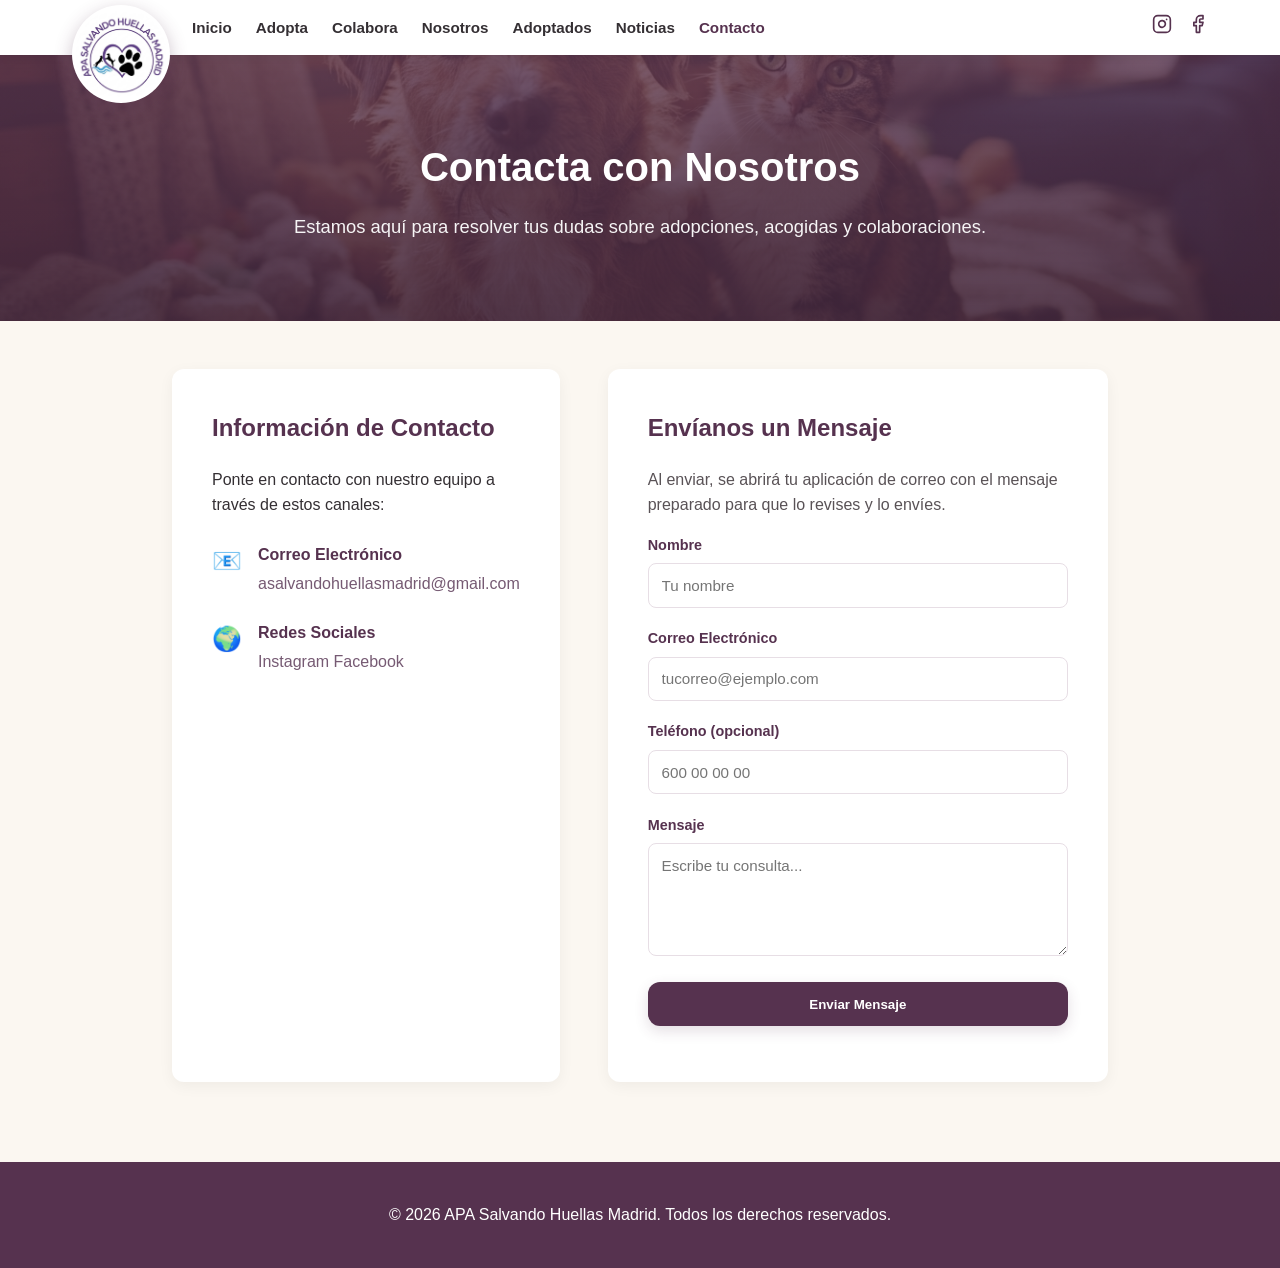
==== contacto.html @ 0d06f590 "Initial commit" ====
<!DOCTYPE html>
<html lang="es">
<head>
    <meta charset="UTF-8">
    <meta name="viewport" content="width=device-width, initial-scale=1.0">
    <title>Contacto - APA Salvando Huellas Madrid</title>
    <meta name="description" content="Contacta con APA Salvando Huellas Madrid para resolver dudas sobre adopciones, acogidas y colaboración.">
    <meta property="og:title" content="Contacto - APA Salvando Huellas Madrid">
    <meta property="og:description" content="Escríbenos para consultar sobre adopciones, acogidas y colaboración.">
    <meta property="og:type" content="website">
    <meta property="og:locale" content="es_ES">
    <link rel="icon" type="image/png" href="img/logo.png">
    <link rel="stylesheet" href="css/estilos.css">
    <script src="site.js"></script>
</head>
<body>

    <header>
        <div class="nav-container">
            <div class="nav-izquierda">
                <a href="index.html" class="logo-flotante" title="APA Salvando Huellas Madrid">
                    <img src="img/logo.png" alt="Logo APA Salvando Huellas Madrid">
                </a>
                <nav>
                    <ul>
                        <li><a href="index.html">Inicio</a></li>
                        <li><a href="adopta.html">Adopta</a></li>
                        <li><a href="ayuda.html">Colabora</a></li>
                        <li><a href="nosotros.html">Nosotros</a></li>
                        <li><a href="adoptados.html">Adoptados</a></li>
                        <li><a href="noticias.html">Noticias</a></li>
                        <li><a href="contacto.html" class="activo">Contacto</a></li>
                    </ul>
                </nav>
            </div>

            <div class="nav-derecha">
                <a href="https://www.instagram.com/asalvandohuellasmadrid/?hl=es" target="_blank" rel="noopener noreferrer" aria-label="Instagram" title="Instagram">
                    <svg width="20" height="20" viewBox="0 0 24 24" fill="none" stroke="currentColor" stroke-width="2" stroke-linecap="round" stroke-linejoin="round"><rect x="2" y="2" width="20" height="20" rx="5" ry="5"></rect><path d="M16 11.37A4 4 0 1 1 12.63 8 4 4 0 0 1 16 11.37z"></path><line x1="17.5" y1="6.5" x2="17.51" y2="6.5"></line></svg>
                </a>
                <a href="https://www.facebook.com/p/APA-Salvando-Huellas-Madrid-100081084556541/" target="_blank" rel="noopener noreferrer" aria-label="Facebook" title="Facebook">
                    <svg width="20" height="20" viewBox="0 0 24 24" fill="none" stroke="currentColor" stroke-width="2" stroke-linecap="round" stroke-linejoin="round"><path d="M18 2h-3a5 5 0 0 0-5 5v3H7v4h3v8h4v-8h3l1-4h-4V7a1 1 0 0 1 1-1h3z"></path></svg>
                </a>
            </div>
        </div>
    </header>

    <div class="page-header">
        <h1>Contacta con Nosotros</h1>
        <p>Estamos aquí para resolver tus dudas sobre adopciones, acogidas y colaboraciones.</p>
    </div>

    <main class="contacto-main">
        <div class="contacto-grid">
            
            <div class="contacto-info">
                <h2>Información de Contacto</h2>
                <p>Ponte en contacto con nuestro equipo a través de estos canales:</p>

                <div class="info-card">
                    <div class="info-icon">📧</div>
                    <div>
                        <h3>Correo Electrónico</h3>
                        <p><a href="mailto:asalvandohuellasmadrid@gmail.com">asalvandohuellasmadrid@gmail.com</a></p>
                    </div>
                </div>

                <div class="info-card">
                    <div class="info-icon">🌍</div>
                    <div>
                        <h3>Redes Sociales</h3>
                        <div class="social-links-inline">
                            <a href="https://www.instagram.com/asalvandohuellasmadrid/?hl=es" target="_blank" rel="noopener noreferrer">Instagram</a>
                            <a href="https://www.facebook.com/share/1FJwT4Q8pW/" target="_blank" rel="noopener noreferrer">Facebook</a>
                        </div>
                    </div>
                </div>
            </div>

            <div class="contacto-form-container">
                <h2>Envíanos un Mensaje</h2>
                <p id="formulario-ayuda" style="margin-bottom: 1rem; color: var(--color-texto-suave);">Al enviar, se abrirá tu aplicación de correo con el mensaje preparado para que lo revises y lo envíes.</p>
                <form data-contact-form class="form-contacto" aria-describedby="formulario-ayuda">
                    <div class="form-group">
                        <label for="nombre">Nombre</label>
                        <input type="text" id="nombre" name="nombre" required placeholder="Tu nombre">
                    </div>

                    <div class="form-group">
                        <label for="email">Correo Electrónico</label>
                        <input type="email" id="email" name="email" required placeholder="tucorreo@ejemplo.com">
                    </div>

                    <div class="form-group">
                        <label for="telefono">Teléfono (opcional)</label>
                        <input type="tel" id="telefono" name="telefono" placeholder="600 00 00 00">
                    </div>

                    <div class="form-group">
                        <label for="mensaje">Mensaje</label>
                        <textarea id="mensaje" name="mensaje" rows="5" required placeholder="Escribe tu consulta..."></textarea>
                    </div>

                    <button type="submit" class="btn" style="width: 100%; border: none; cursor: pointer;">Enviar Mensaje</button>
                    <p id="estadoFormulario" role="status" aria-live="polite" style="margin-top: 1rem;"></p>
                </form>
            </div>

        </div>
    </main>

    <footer>
        <p>&copy; 2026 APA Salvando Huellas Madrid. Todos los derechos reservados.</p>
    </footer>
</body>
</html>
---- css/estilos.css ----
/* ===========================
   ESTILOS GENERALES Y VARIABLES
   =========================== */
:root {
    --color-principal: #56324f;
    --color-principal-hover: #42263d;
    --color-secundario: #765a73;
    --color-acento: #a85535;
    --color-acento-hover: #8e452b;
    --color-fondo: #fbf7f1;
    --color-superficie-suave: #f2ebf1;
    --color-texto: #342f33;
    --color-texto-suave: #595256;
    --color-borde: #e7dee5;
    --color-blanco: #ffffff;
    --color-principal-rgb: 86, 50, 79;
}

* {
    margin: 0;
    padding: 0;
    box-sizing: border-box;
    font-family: 'Segoe UI', Tahoma, Geneva, Verdana, sans-serif;
}

body {
    background-color: var(--color-fondo);
    color: var(--color-texto);
    line-height: 1.6;
}

/* ===========================
   NAVEGACIÓN (HEADER) ULTRA FINA Y LOGO GRANDE
   =========================== */
header {
    background-color: var(--color-blanco);
    box-shadow: 0 2px 10px rgba(0, 0, 0, 0.05);
    position: sticky;
    top: 0;
    z-index: 1000;
    height: 55px; /* Altura fina de la barra */
}

.nav-container {
    max-width: 1200px;
    height: 100%;
    margin: 0 auto;
    padding: 0 2rem;
    display: flex;
    justify-content: space-between;
    align-items: center;
    position: relative;
}

.nav-izquierda {
    display: flex;
    align-items: center;
    gap: 2rem;
    height: 100%;
}

.logo-flotante {
    display: inline-block;
    position: absolute; /* Flota sin alterar la altura de la barra fina */
    top: 5px;          
    left: 2rem;
    background: white;
    border-radius: 50%;
    padding: 4px;
    box-shadow: 0 6px 18px rgba(var(--color-principal-rgb), 0.3);
    transition: transform 0.3s ease, box-shadow 0.3s ease;
    z-index: 1010;
}

.logo-flotante img {
    height: 90px; /* Logo grande y protagonista */
    width: 90px;  /* Ancho fijo circular perfecto */
    object-fit: cover;
    border-radius: 50%;
    display: block;
}

.logo-flotante:hover {
    transform: scale(1.08) rotate(-2deg);
    box-shadow: 0 8px 22px rgba(var(--color-principal-rgb), 0.4);
}

nav {
    height: 100%;
    margin-left: 120px; /* Margen mayor para que el logo grande NO tape el botón de Inicio */
}

nav ul {
    list-style: none;
    display: flex;
    gap: 1.5rem;
    height: 100%;
    align-items: center;
}

nav ul li a {
    text-decoration: none;
    color: var(--color-texto);
    font-weight: 600;
    font-size: 0.95rem;
    transition: color 0.2s;
}

nav ul li a:hover,
nav ul li a.activo {
    color: var(--color-principal);
}

.nav-derecha {
    display: flex;
    gap: 1rem;
    align-items: center;
    height: 100%;
}

.nav-derecha a {
    color: var(--color-principal);
    transition: transform 0.2s;
}

.nav-derecha a:hover {
    transform: scale(1.1);
}

.menu-toggle {
    display: none;
    border: 1px solid var(--color-principal);
    border-radius: 8px;
    background: var(--color-blanco);
    color: var(--color-principal);
    padding: 0.4rem 0.7rem;
    font-size: 1.2rem;
    cursor: pointer;
}

a:focus-visible,
button:focus-visible,
input:focus-visible,
textarea:focus-visible {
    outline: 3px solid var(--color-acento);
    outline-offset: 3px;
}

/* ===========================
   ENCABEZADOS DE PÁGINA (PAGE-HEADER)
   =========================== */
.page-header {
    background: linear-gradient(rgba(var(--color-principal-rgb), 0.78), rgba(66, 38, 61, 0.88)), url('../img/header-adopta.jpg');
    background-size: cover;
    background-position: center;
    color: white;
    text-align: center;
    padding: 5rem 2rem;
    margin-bottom: 3rem;
}

.page-header h1 {
    font-size: 2.5rem;
    margin-bottom: 0.8rem;
    color: var(--color-blanco);
}

.page-header p {
    font-size: 1.15rem;
    max-width: 750px;
    margin: 0 auto;
    opacity: 0.95;
    line-height: 1.6;
}

/* ===========================
   SECCIÓN HERO (INICIO)
   =========================== */
.hero {
    position: relative;
    overflow: hidden;
    padding: 4.5rem 2rem 5rem;
    background:
        radial-gradient(ellipse at 82% 18%, rgba(168, 85, 53, 0.24), transparent 29rem),
        linear-gradient(120deg, #42263d 0%, var(--color-principal) 58%, #765a73 100%);
}

.hero-contenido {
    max-width: 1180px;
    margin: 0 auto;
    display: grid;
    grid-template-columns: minmax(0, 1fr) minmax(0, 0.96fr);
    gap: 4rem;
    align-items: center;
}

.hero-texto {
    position: relative;
    z-index: 1;
}

.hero-etiqueta,
.inicio-ceja,
.banner-etiqueta {
    display: inline-flex;
    align-items: center;
    gap: 0.5rem;
    color: var(--color-acento);
    font-size: 0.82rem;
    font-weight: 800;
    letter-spacing: 0.1em;
    text-transform: uppercase;
}

.hero-etiqueta {
    margin-bottom: 1.1rem !important;
}

.hero .hero-etiqueta {
    display: flex;
    width: fit-content;
    color: #f1c2a8;
}

.hero-etiqueta span {
    font-size: 1.1rem;
}

.hero-visual {
    position: relative;
    padding: 0 1.2rem 1.2rem 0;
}

.hero-visual::before {
    content: "";
    position: absolute;
    right: 0;
    bottom: 0;
    width: 72%;
    height: 74%;
    border-radius: 48% 48% 24px 24px;
    background: #e7d8e4;
}

.hero-visual > img {
    position: relative;
    display: block;
    width: 100%;
    aspect-ratio: 1.05;
    object-fit: cover;
    object-position: center;
    border-radius: 46% 46% 24px 24px;
    box-shadow: 0 22px 55px rgba(var(--color-principal-rgb), 0.18);
}

.hero-sello {
    position: absolute;
    right: -0.5rem;
    bottom: 2rem;
    display: flex;
    align-items: center;
    gap: 0.8rem;
    padding: 0.9rem 1.15rem;
    border: 1px solid rgba(var(--color-principal-rgb), 0.08);
    border-radius: 16px;
    background: var(--color-blanco);
    box-shadow: 0 12px 30px rgba(var(--color-principal-rgb), 0.16);
}

.hero-sello-icono {
    display: grid;
    width: 42px;
    height: 42px;
    flex: 0 0 42px;
    place-items: center;
    border-radius: 50%;
    background: var(--color-superficie-suave);
    color: var(--color-acento);
    font-size: 1.25rem;
}

.hero-sello strong,
.hero-sello small {
    display: block;
}

.hero-sello strong {
    color: var(--color-principal);
    font-size: 0.94rem;
}

.hero-sello small {
    margin-top: 0.1rem;
    color: var(--color-texto-suave);
    font-size: 0.78rem;
}

.hero h1 {
    max-width: 640px;
    margin-bottom: 1.1rem;
    color: var(--color-blanco);
    font-size: clamp(2.6rem, 4.7vw, 4.2rem);
    line-height: 1.06;
    letter-spacing: -0.045em;
}

.hero p {
    max-width: 560px;
    margin: 0 0 1.8rem;
    color: rgba(255, 255, 255, 0.9);
    font-size: 1.12rem;
    line-height: 1.75;
}

.hero-botones {
    display: flex;
    justify-content: flex-start;
    gap: 1rem;
    flex-wrap: wrap;
}

.hero p.hero-nota {
    margin: 1.4rem 0 0;
    color: rgba(255, 255, 255, 0.8);
    font-size: 0.88rem;
}

.hero-nota span {
    color: var(--color-acento);
}

.btn {
    background-color: var(--color-principal);
    color: var(--color-blanco);
    padding: 0.9rem 2rem;
    border-radius: 12px;
    text-decoration: none;
    font-weight: bold;
    transition: background-color 0.2s, box-shadow 0.2s;
    border: none;
    cursor: pointer;
    box-shadow: 0 5px 14px rgba(var(--color-principal-rgb), 0.16);
}

.btn:hover {
    background-color: var(--color-principal-hover);
    box-shadow: 0 8px 18px rgba(var(--color-principal-rgb), 0.24);
}

.hero .btn:not(.btn-secundario) {
    background-color: var(--color-acento);
}

.hero .btn:not(.btn-secundario):hover {
    background-color: var(--color-acento-hover);
}

.btn-secundario {
    background-color: transparent;
    border: 2px solid white;
    box-shadow: none;
}

.btn-secundario:hover {
    background-color: var(--color-blanco);
    color: var(--color-principal);
    box-shadow: none;
}

.btn-adopcion {
    padding: 0.8rem 1.5rem;
}

.btn-ficha {
    display: inline-block;
    padding: 0.9rem 1.8rem;
    font-size: 1.05rem;
}

/* ===========================
   SECCIONES Y TARJETAS
   =========================== */
.seccion {
    max-width: 1100px;
    margin: 4rem auto;
    padding: 0 2rem;
    text-align: center;
}

.seccion-inicio {
    max-width: 1180px;
    margin-top: 5rem;
    margin-bottom: 5rem;
}

.inicio-presentacion {
    max-width: 700px;
    margin: 0 auto;
}

.inicio-ceja {
    margin-bottom: 0.65rem;
}

.seccion h2 {
    color: var(--color-principal);
    font-size: 2.2rem;
    margin-bottom: 1.5rem;
}

.inicio-presentacion h2 {
    margin-bottom: 0.8rem;
    font-size: clamp(1.9rem, 3.2vw, 2.55rem);
    letter-spacing: -0.025em;
}

.inicio-presentacion > p {
    color: var(--color-texto-suave);
    font-size: 1.05rem;
}

.inicio-presentacion > p.inicio-compromiso {
    max-width: 650px;
    margin: 1.1rem auto 0;
    padding: 1rem 1.3rem;
    border: 1px solid rgba(var(--color-principal-rgb), 0.1);
    border-radius: 14px;
    background: rgba(var(--color-principal-rgb), 0.045);
    color: var(--color-principal);
    font-size: 0.98rem;
    font-style: italic;
    font-weight: 600;
}

.grid-inicio-cards {
    display: grid;
    grid-template-columns: repeat(3, minmax(0, 1fr));
    gap: 1.4rem;
    margin-top: 2.6rem;
    text-align: left;
}

.card-inicio-mini {
    position: relative;
    overflow: hidden;
    background: var(--color-blanco);
    padding: 1.8rem;
    border: 1px solid var(--color-borde);
    border-radius: 18px;
    box-shadow: 0 8px 26px rgba(var(--color-principal-rgb), 0.06);
    transition: transform 0.2s ease, box-shadow 0.2s ease;
}

.card-inicio-mini:hover {
    transform: translateY(-5px);
    box-shadow: 0 15px 34px rgba(var(--color-principal-rgb), 0.12);
}

.inicio-card-icono {
    display: grid;
    width: 58px;
    height: 58px;
    margin-bottom: 1.25rem;
    place-items: center;
    border-radius: 18px;
}

.inicio-card-icono svg {
    width: 34px;
    height: 34px;
}

.icono-adopta {
    background: #f7e9e4;
    color: var(--color-acento);
}

.icono-acogida {
    background: #eee8f0;
    color: var(--color-principal);
}

.icono-colabora {
    background: #f5efdf;
    color: #94733d;
}

.card-inicio-mini h3 {
    color: var(--color-principal);
    margin-bottom: 0.55rem;
    font-size: 1.18rem;
}

.card-inicio-mini p {
    min-height: 4.5rem;
    color: var(--color-texto-suave);
    font-size: 0.95rem;
    line-height: 1.65;
}

.enlace-card {
    display: inline-block;
    margin-top: 1rem;
    color: var(--color-secundario);
    font-weight: bold;
    text-decoration: none;
}

.enlace-card:hover {
    text-decoration: underline;
}

/* ===========================
   BANNER EMOTIVO
   =========================== */
.banner-emotivo {
    max-width: 1180px;
    margin: 4rem auto 5rem;
    padding: 1.1rem;
    display: grid;
    grid-template-columns: minmax(0, 0.92fr) minmax(0, 1.08fr);
    align-items: center;
    gap: 1.4rem;
    border-radius: 28px;
    background: linear-gradient(135deg, var(--color-principal), #765a73);
    color: var(--color-blanco);
    box-shadow: 0 18px 42px rgba(var(--color-principal-rgb), 0.16);
}

.banner-foto {
    height: 350px;
    overflow: hidden;
    border-radius: 20px;
}

.banner-foto img {
    width: 100%;
    height: 100%;
    display: block;
    object-fit: cover;
    object-position: center 42%;
}

.banner-contenido {
    padding: 2rem clamp(1rem, 4vw, 3.5rem) 2rem 1.4rem;
}

.banner-etiqueta {
    margin-bottom: 0.75rem;
    color: #f1c2a8;
}

.banner-contenido h2 {
    max-width: 480px;
    font-size: clamp(1.8rem, 3vw, 2.45rem);
    line-height: 1.18;
    margin-bottom: 1rem;
    color: var(--color-blanco);
}

.banner-contenido p {
    font-size: 1rem;
    max-width: 480px;
    margin: 0 0 1.6rem;
    opacity: 0.95;
}

/* ===========================
   CATÁLOGO, ADOPTADOS Y NOTICIAS
   =========================== */
.seccion-adopta {
    max-width: 1150px;
    margin: 3rem auto;
    padding: 0 2rem;
}

.cuestionarios-aviso {
    background: var(--color-blanco); 
    padding: 2.2rem; 
    border-radius: 16px; 
    margin-bottom: 2.5rem; 
    box-shadow: 0 4px 20px rgba(var(--color-principal-rgb), 0.08); 
    text-align: center;
    border: 1px solid var(--color-borde);
}

.filtros-container {
    display: flex;
    justify-content: center;
    gap: 1rem;
    margin-bottom: 3rem;
}

.btn-filtro {
    padding: 0.6rem 1.8rem;
    border-radius: 25px;
    border: 1px solid var(--color-principal);
    background: var(--color-blanco);
    color: var(--color-principal);
    cursor: pointer;
    font-weight: bold;
    transition: background-color 0.2s, color 0.2s, box-shadow 0.2s;
}

.btn-filtro.activo,
.btn-filtro:hover {
    background: var(--color-principal);
    color: var(--color-blanco);
}

.grid-animales,
.grid-adoptados,
.grid-noticias {
    display: grid;
    grid-template-columns: repeat(auto-fill, minmax(300px, 1fr));
    gap: 2rem;
}

.card-animal,
.card-adoptado,
.card-noticia {
    background: var(--color-blanco);
    border-radius: 12px;
    overflow: hidden;
    box-shadow: 0 4px 15px rgba(0,0,0,0.08);
    display: flex;
    flex-direction: column;
}

.card-adoptado-enlace {
    color: inherit;
    text-decoration: none;
    cursor: pointer;
    transition: box-shadow 0.2s;
}

.card-adoptado-enlace:hover {
    box-shadow: 0 9px 22px rgba(var(--color-principal-rgb), 0.16);
}

.card-adoptado-enlace .enlace-card {
    color: var(--color-acento);
}

.detalle-contenedor {
    max-width: 1050px;
    margin: 3rem auto;
    padding: 0 1.5rem;
}

.detalle-card {
    display: grid;
    grid-template-columns: minmax(0, 0.9fr) minmax(0, 1.1fr);
    gap: 2rem;
    align-items: start;
    background: var(--color-blanco);
    padding: 2rem;
    border-radius: 16px;
    box-shadow: 0 4px 20px rgba(var(--color-principal-rgb), 0.08);
}

.detalle-volver {
    display: inline-block;
    margin-bottom: 1.25rem;
    color: var(--color-principal);
    font-weight: bold;
    text-decoration: none;
}

.detalle-volver:hover {
    text-decoration: underline;
}

.detalle-imagen {
    width: 100%;
    height: 380px;
    object-fit: cover;
    border-radius: 12px;
    background: var(--color-superficie-suave);
}

.detalle-etiqueta {
    display: inline-block;
    padding: 0.3rem 0.85rem;
    border-radius: 999px;
    background: var(--color-principal);
    color: var(--color-blanco);
    font-size: 0.85rem;
    font-weight: bold;
}

.detalle-titulo {
    margin: 0.8rem 0 0.4rem;
    color: var(--color-principal);
    font-size: 2rem;
    line-height: 1.25;
}

.detalle-subtitulo {
    margin: 1.4rem 0 0.5rem;
    color: var(--color-principal);
}

.detalle-meta {
    margin-bottom: 1.25rem;
    color: var(--color-acento);
    font-weight: bold;
}

.detalle-texto {
    color: var(--color-texto-suave);
    line-height: 1.75;
    white-space: pre-line;
}

.card-img,
.card-img-adoptado,
.noticia-img {
    width: 100%;
    height: 240px;
    position: relative;
    overflow: hidden;
    background: var(--color-superficie-suave);
}

.card-img img,
.card-img-adoptado img,
.noticia-img img {
    width: 100%;
    height: 100%;
    object-fit: cover;
    display: block;
}

.badge-especie,
.badge-feliz,
.badge-fecha {
    position: absolute;
    top: 12px;
    right: 12px;
    background: var(--color-principal);
    color: white;
    padding: 4px 12px;
    border-radius: 20px;
    font-size: 0.85rem;
    font-weight: bold;
    z-index: 4;
}

.card-content,
.noticia-content {
    padding: 1.5rem;
    display: flex;
    flex-direction: column;
    flex-grow: 1;
}

.card-content h3,
.noticia-content h3 {
    color: var(--color-principal);
    margin-bottom: 0.4rem;
    font-size: 1.3rem;
}

.card-info {
    color: var(--color-acento);
    font-size: 0.9rem;
    font-weight: bold;
    margin-bottom: 0.8rem;
}

.card-desc,
.noticia-content p {
    color: var(--color-texto-suave);
    font-size: 0.95rem;
    line-height: 1.5;
    margin-bottom: 1.5rem;
    flex-grow: 1;
}

.btn-card {
    background: var(--color-principal);
    color: var(--color-blanco);
    text-align: center;
    padding: 0.75rem;
    border-radius: 10px;
    text-decoration: none;
    font-weight: bold;
    transition: background-color 0.2s, box-shadow 0.2s;
    box-shadow: 0 4px 12px rgba(var(--color-principal-rgb), 0.14);
}

.btn-card:hover {
    background: var(--color-principal-hover);
    box-shadow: 0 7px 16px rgba(var(--color-principal-rgb), 0.22);
}

/* ===========================
   OTRAS SECCIONES Y FORMULARIOS
   =========================== */
.seccion-nosotros,
.seccion-colabora,
.contacto-main {
    max-width: 1000px;
    margin: 3rem auto;
    padding: 0 2rem;
}

.bloque-historia {
    background: var(--color-blanco);
    padding: 2.5rem;
    border-radius: 12px;
    box-shadow: 0 4px 15px rgba(0,0,0,0.05);
}

.bloque-historia h2 {
    color: var(--color-principal);
    margin-bottom: 1rem;
}

.bloque-historia p {
    color: var(--color-texto-suave);
    line-height: 1.8;
    margin-bottom: 1rem;
}

.seccion-faq {
    margin-top: 3rem;
}

.faq-item {
    background: var(--color-blanco);
    padding: 1.8rem;
    border-radius: 10px;
    margin-bottom: 1rem;
    box-shadow: 0 2px 10px rgba(0,0,0,0.04);
}

.faq-item h3 {
    color: var(--color-principal);
    margin-bottom: 0.5rem;
    font-size: 1.1rem;
}

.faq-item p {
    color: var(--color-texto-suave);
    font-size: 0.95rem;
    line-height: 1.6;
}

.grid-colabora {
    display: grid;
    grid-template-columns: repeat(auto-fit, minmax(280px, 1fr));
    gap: 2rem;
}

.colabora-card {
    background: var(--color-blanco);
    padding: 2rem;
    border-radius: 12px;
    box-shadow: 0 4px 15px rgba(0,0,0,0.05);
    text-align: center;
    display: flex;
    flex-direction: column;
    justify-content: space-between;
}

.colabora-icon {
    font-size: 2.5rem;
    margin-bottom: 1rem;
}

.colabora-card h3 {
    color: var(--color-principal);
    margin-bottom: 0.8rem;
}

.colabora-card p {
    color: var(--color-texto-suave);
    font-size: 0.95rem;
    margin-bottom: 1.5rem;
    line-height: 1.5;
}

.dato-destacado {
    background: var(--color-superficie-suave);
    padding: 0.8rem;
    border-radius: 8px;
    margin-bottom: 1.5rem;
    font-size: 0.95rem;
}

.dato-destacado strong {
    color: var(--color-principal);
    display: block;
    font-size: 1.1rem;
    margin-top: 0.2rem;
}

.contacto-grid {
    display: grid;
    grid-template-columns: 1fr 1.3fr;
    gap: 3rem;
}

@media (max-width: 768px) {
    .contacto-grid { grid-template-columns: 1fr; }
    .detalle-card { grid-template-columns: 1fr; }
}

.contacto-info,
.contacto-form-container {
    background: var(--color-blanco);
    padding: 2.5rem;
    border-radius: 12px;
    box-shadow: 0 4px 15px rgba(0,0,0,0.05);
}

.contacto-info h2,
.contacto-form-container h2 {
    color: var(--color-principal);
    margin-bottom: 1.2rem;
}

.info-card {
    display: flex;
    gap: 1rem;
    align-items: flex-start;
    margin-top: 1.5rem;
}

.info-icon {
    font-size: 1.5rem;
}

.info-card h3 {
    font-size: 1rem;
    color: var(--color-principal);
    margin-bottom: 0.2rem;
}

.info-card a {
    color: var(--color-secundario);
    text-decoration: none;
}

.info-card a:hover {
    text-decoration: underline;
}

.form-group {
    margin-bottom: 1.2rem;
}

.form-group label {
    display: block;
    margin-bottom: 0.4rem;
    font-weight: 600;
    color: var(--color-principal);
    font-size: 0.9rem;
}

.form-group input,
.form-group textarea {
    width: 100%;
    padding: 0.8rem;
    border: 1px solid var(--color-borde);
    border-radius: 8px;
    font-size: 0.95rem;
}

.form-group input:focus,
.form-group textarea:focus {
    outline: none;
    border-color: var(--color-principal);
}

/* ===========================
   FOOTER Y COOKIES
   =========================== */
footer {
    background-color: var(--color-principal);
    color: white;
    text-align: center;
    padding: 2.5rem 2rem;
    margin-top: 5rem;
}

footer a {
    color: white;
    text-decoration: underline;
}

.boton-llamada-flotante {
    display: none;
}

.banner-cookies {
    position: fixed;
    bottom: 0;
    left: 0;
    width: 100%;
    background: var(--color-texto);
    color: white;
    padding: 1rem 2rem;
    display: flex;
    justify-content: space-between;
    align-items: center;
    z-index: 9999;
    box-shadow: 0 -2px 10px rgba(0,0,0,0.2);
    font-size: 0.9rem;
}

.banner-cookies a {
    color: #f1b18f;
}

.btn-cookie {
    background: var(--color-acento);
    color: var(--color-blanco);
    border: none;
    padding: 0.5rem 1.2rem;
    border-radius: 10px;
    cursor: pointer;
    font-weight: bold;
    transition: background-color 0.2s;
}

.btn-cookie:hover {
    background: var(--color-acento-hover);
}

@media (max-width: 900px) {
    header {
        height: 72px;
    }

    .nav-container {
        padding: 0 1rem;
    }

    .nav-izquierda {
        flex: 1;
        justify-content: space-between;
        gap: 0.75rem;
    }

    .logo-flotante {
        top: 5px;
        left: 1rem;
        padding: 3px;
    }

    .logo-flotante img {
        width: 58px;
        height: 58px;
    }

    .menu-toggle {
        display: inline-block;
        margin-left: auto;
    }

    nav {
        display: none;
        position: absolute;
        top: 72px;
        left: 0;
        width: 100%;
        height: auto;
        margin: 0;
        background: var(--color-blanco);
        box-shadow: 0 8px 16px rgba(0, 0, 0, 0.12);
    }

    header.menu-abierto nav {
        display: block;
    }

    nav ul {
        height: auto;
        display: flex;
        flex-direction: column;
        align-items: stretch;
        gap: 0;
        padding: 0.5rem 1rem 1rem;
    }

    nav ul li a {
        display: block;
        padding: 0.65rem 0.5rem;
    }

    .nav-derecha {
        gap: 0.6rem;
        margin-left: 0.75rem;
    }

    .hero {
        padding: 4rem 1.25rem;
    }

    .hero-contenido {
        gap: 2rem;
    }

    .hero h1 {
        font-size: clamp(2.35rem, 5vw, 3rem);
    }

    .hero-sello {
        right: 0;
    }

    .page-header {
        padding: 3.5rem 1.25rem;
    }

    .page-header h1 {
        font-size: 2rem;
    }

    .filtros-container {
        flex-wrap: wrap;
    }

    .banner-cookies {
        flex-direction: column;
        gap: 0.8rem;
        align-items: stretch;
        padding: 1rem;
    }
}

@media (max-width: 768px) {
    .boton-llamada-flotante {
        position: fixed;
        right: calc(1.25rem + env(safe-area-inset-right, 0px));
        bottom: calc(1.25rem + env(safe-area-inset-bottom, 0px));
        z-index: 1100;
        display: grid;
        width: 60px;
        height: 60px;
        place-items: center;
        border-radius: 50%;
        background: var(--color-acento);
        color: var(--color-blanco);
        box-shadow: 0 7px 20px rgba(0, 0, 0, 0.24);
        text-decoration: none;
        transition: background-color 0.2s, transform 0.2s, box-shadow 0.2s;
    }

    .boton-llamada-flotante svg {
        width: 27px;
        height: 27px;
        fill: currentColor;
    }

    .boton-llamada-flotante:hover {
        transform: translateY(-2px);
        background: var(--color-acento-hover);
        box-shadow: 0 9px 24px rgba(0, 0, 0, 0.28);
    }

    .hero-contenido {
        grid-template-columns: 1fr;
        gap: 2.5rem;
    }

    .hero-texto {
        text-align: center;
    }

    .hero-etiqueta {
        justify-content: center;
    }

    .hero h1,
    .hero > p,
    .hero-texto > p {
        margin-left: auto;
        margin-right: auto;
    }

    .hero-botones {
        justify-content: center;
    }

    .hero-visual {
        width: min(100%, 520px);
        margin: 0 auto;
    }

    .grid-inicio-cards {
        grid-template-columns: repeat(2, minmax(0, 1fr));
    }

    .banner-emotivo {
        max-width: calc(100% - 2rem);
        grid-template-columns: 1fr;
    }

    .banner-foto {
        height: 290px;
    }

    .banner-contenido {
        padding: 1rem 1.5rem 1.5rem;
        text-align: center;
    }

    .banner-contenido h2,
    .banner-contenido p {
        margin-left: auto;
        margin-right: auto;
    }
}

@media (max-width: 600px) {
    .grid-inicio-cards,
    .grid-animales,
    .grid-adoptados,
    .grid-noticias {
        grid-template-columns: minmax(0, 1fr);
    }

    .seccion-inicio {
        margin-top: 3.5rem;
        margin-bottom: 3.5rem;
    }

    .card-inicio-mini p {
        min-height: 0;
    }

    .hero {
        padding: 3.5rem 1rem;
    }

    .hero h1 {
        font-size: clamp(2.2rem, 10vw, 3rem);
    }

    .hero .hero-etiqueta {
        font-size: 0.75rem;
        letter-spacing: 0.06em;
    }

    .hero-sello {
        right: -0.15rem;
        bottom: 1.5rem;
        padding: 0.7rem 0.85rem;
    }

    .hero-sello-icono {
        width: 36px;
        height: 36px;
        flex-basis: 36px;
    }

    .banner-foto {
        height: 230px;
    }

    .datos-tecnicos {
        grid-template-columns: 1fr;
    }

    .ficha-contenedor {
        padding: 0 1rem;
    }

    .detalle-contenedor {
        padding: 0 1rem;
    }

    .detalle-card {
        padding: 1.25rem;
    }

    .detalle-imagen {
        height: 300px;
    }

    .galeria-principal {
        height: 300px;
    }

    .contacto-info,
    .contacto-form-container {
        padding: 1.5rem;
    }
}

@media (prefers-reduced-motion: reduce) {
    *,
    *::before,
    *::after {
        scroll-behavior: auto !important;
        transition-duration: 0.01ms !important;
        animation-duration: 0.01ms !important;
        animation-iteration-count: 1 !important;
    }
}
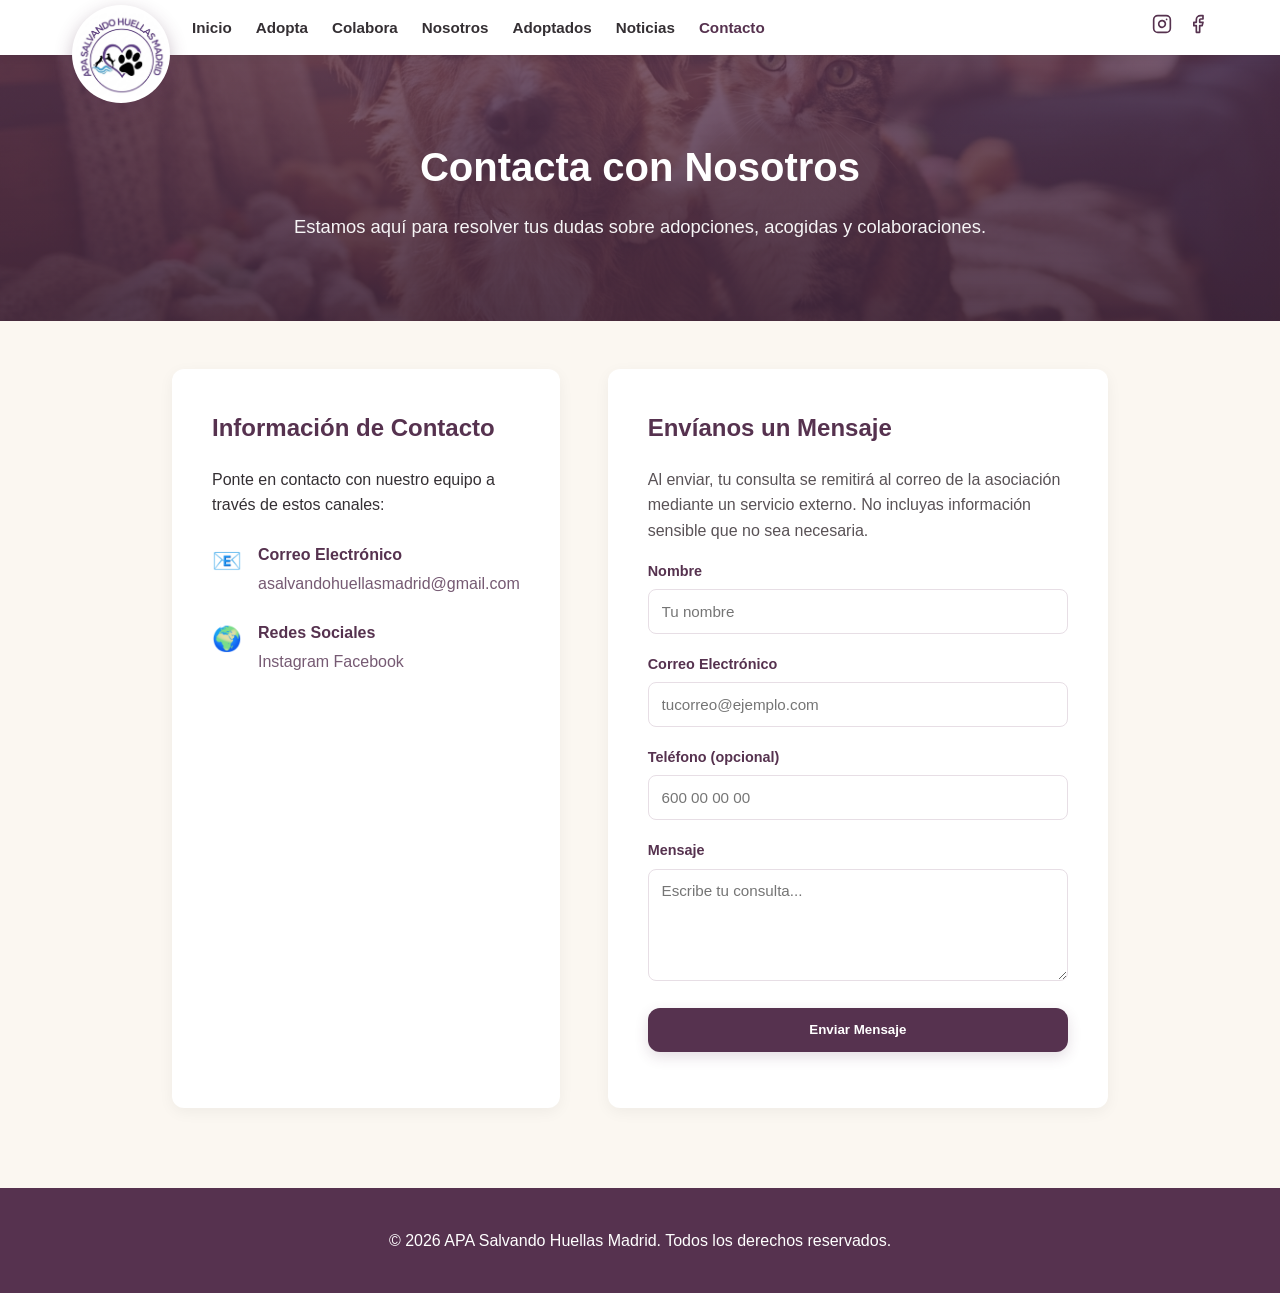
==== commit b79fb730: "Send contact form submissions by email Co-authored-by: Copilot <223556219+Copilot@users.noreply.gith" ====
--- a/contacto.html
+++ b/contacto.html
@@ -79,8 +79,11 @@
 
             <div class="contacto-form-container">
                 <h2>Envíanos un Mensaje</h2>
-                <p id="formulario-ayuda" style="margin-bottom: 1rem; color: var(--color-texto-suave);">Al enviar, se abrirá tu aplicación de correo con el mensaje preparado para que lo revises y lo envíes.</p>
-                <form data-contact-form class="form-contacto" aria-describedby="formulario-ayuda">
+                <p id="formulario-ayuda" style="margin-bottom: 1rem; color: var(--color-texto-suave);">Al enviar, tu consulta se remitirá al correo de la asociación mediante un servicio externo. No incluyas información sensible que no sea necesaria.</p>
+                <form action="https://formsubmit.co/asalvandohuellasmadrid@gmail.com" method="POST" data-contact-form class="form-contacto" aria-describedby="formulario-ayuda">
+                    <input type="hidden" name="_subject" value="Nuevo mensaje desde la web de APA Salvando Huellas Madrid">
+                    <input type="hidden" name="_next" value="https://asalvandohuellasmadrid.github.io/protectora-web/contacto.html?enviado=1">
+                    <input type="text" name="_honey" tabindex="-1" autocomplete="off" style="display: none;">
                     <div class="form-group">
                         <label for="nombre">Nombre</label>
                         <input type="text" id="nombre" name="nombre" required placeholder="Tu nombre">
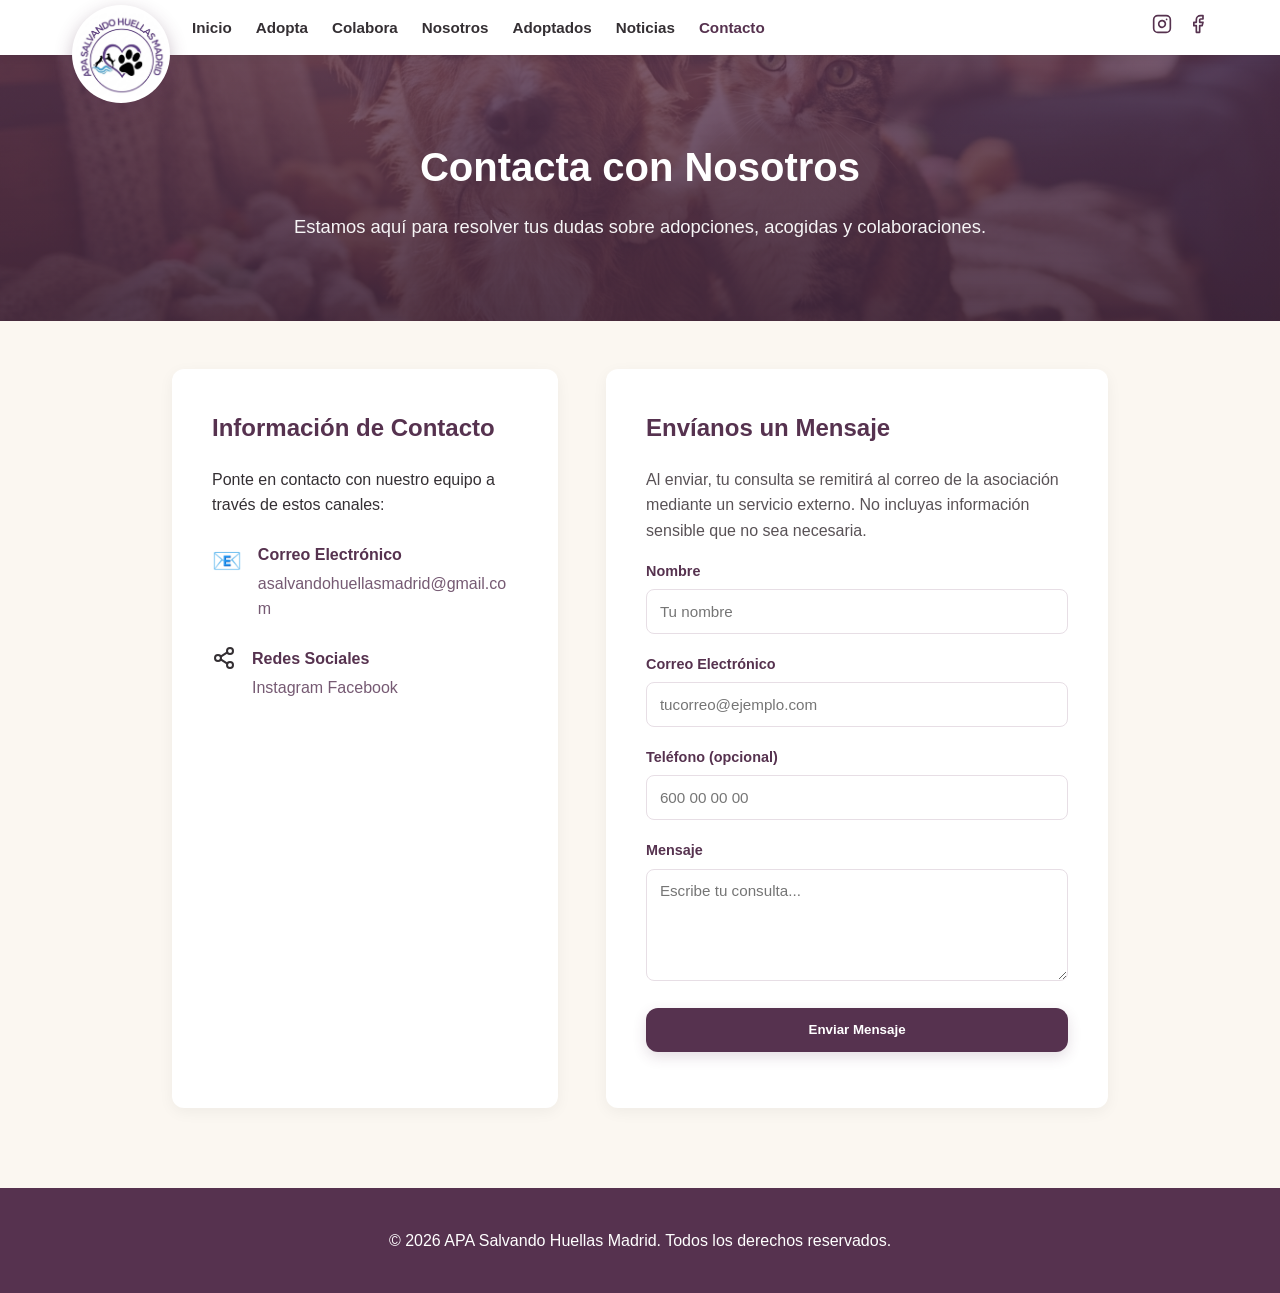
==== commit 4b3c2914: "icono" ====
--- a/contacto.html
+++ b/contacto.html
@@ -66,7 +66,15 @@
                 </div>
 
                 <div class="info-card">
-                    <div class="info-icon">🌍</div>
+                    <div class="info-icon" aria-hidden="true">
+                        <svg viewBox="0 0 24 24" fill="none" stroke="currentColor" stroke-width="2" stroke-linecap="round" stroke-linejoin="round">
+                            <circle cx="18" cy="5" r="3"></circle>
+                            <circle cx="6" cy="12" r="3"></circle>
+                            <circle cx="18" cy="19" r="3"></circle>
+                            <path d="m8.7 10.7 6.6-4.4"></path>
+                            <path d="m8.7 13.3 6.6 4.4"></path>
+                        </svg>
+                    </div>
                     <div>
                         <h3>Redes Sociales</h3>
                         <div class="social-links-inline">
--- a/css/estilos.css
+++ b/css/estilos.css
@@ -899,17 +899,21 @@
 
 .contacto-grid {
     display: grid;
-    grid-template-columns: 1fr 1.3fr;
+    grid-template-columns: minmax(0, 1fr) minmax(0, 1.3fr);
     gap: 3rem;
 }
 
 @media (max-width: 768px) {
-    .contacto-grid { grid-template-columns: 1fr; }
+    .contacto-grid {
+        grid-template-columns: minmax(0, 1fr);
+        gap: 1.5rem;
+    }
     .detalle-card { grid-template-columns: 1fr; }
 }
 
 .contacto-info,
 .contacto-form-container {
+    min-width: 0;
     background: var(--color-blanco);
     padding: 2.5rem;
     border-radius: 12px;
@@ -929,8 +933,18 @@
     margin-top: 1.5rem;
 }
 
+.info-card > div {
+    min-width: 0;
+}
+
 .info-icon {
     font-size: 1.5rem;
+}
+
+.info-icon svg {
+    display: block;
+    width: 1.5rem;
+    height: 1.5rem;
 }
 
 .info-card h3 {
@@ -942,6 +956,7 @@
 .info-card a {
     color: var(--color-secundario);
     text-decoration: none;
+    overflow-wrap: anywhere;
 }
 
 .info-card a:hover {
@@ -1290,6 +1305,11 @@
     .contacto-form-container {
         padding: 1.5rem;
     }
+
+    .contacto-main {
+        margin: 2rem auto;
+        padding: 0 1rem;
+    }
 }
 
 @media (prefers-reduced-motion: reduce) {
